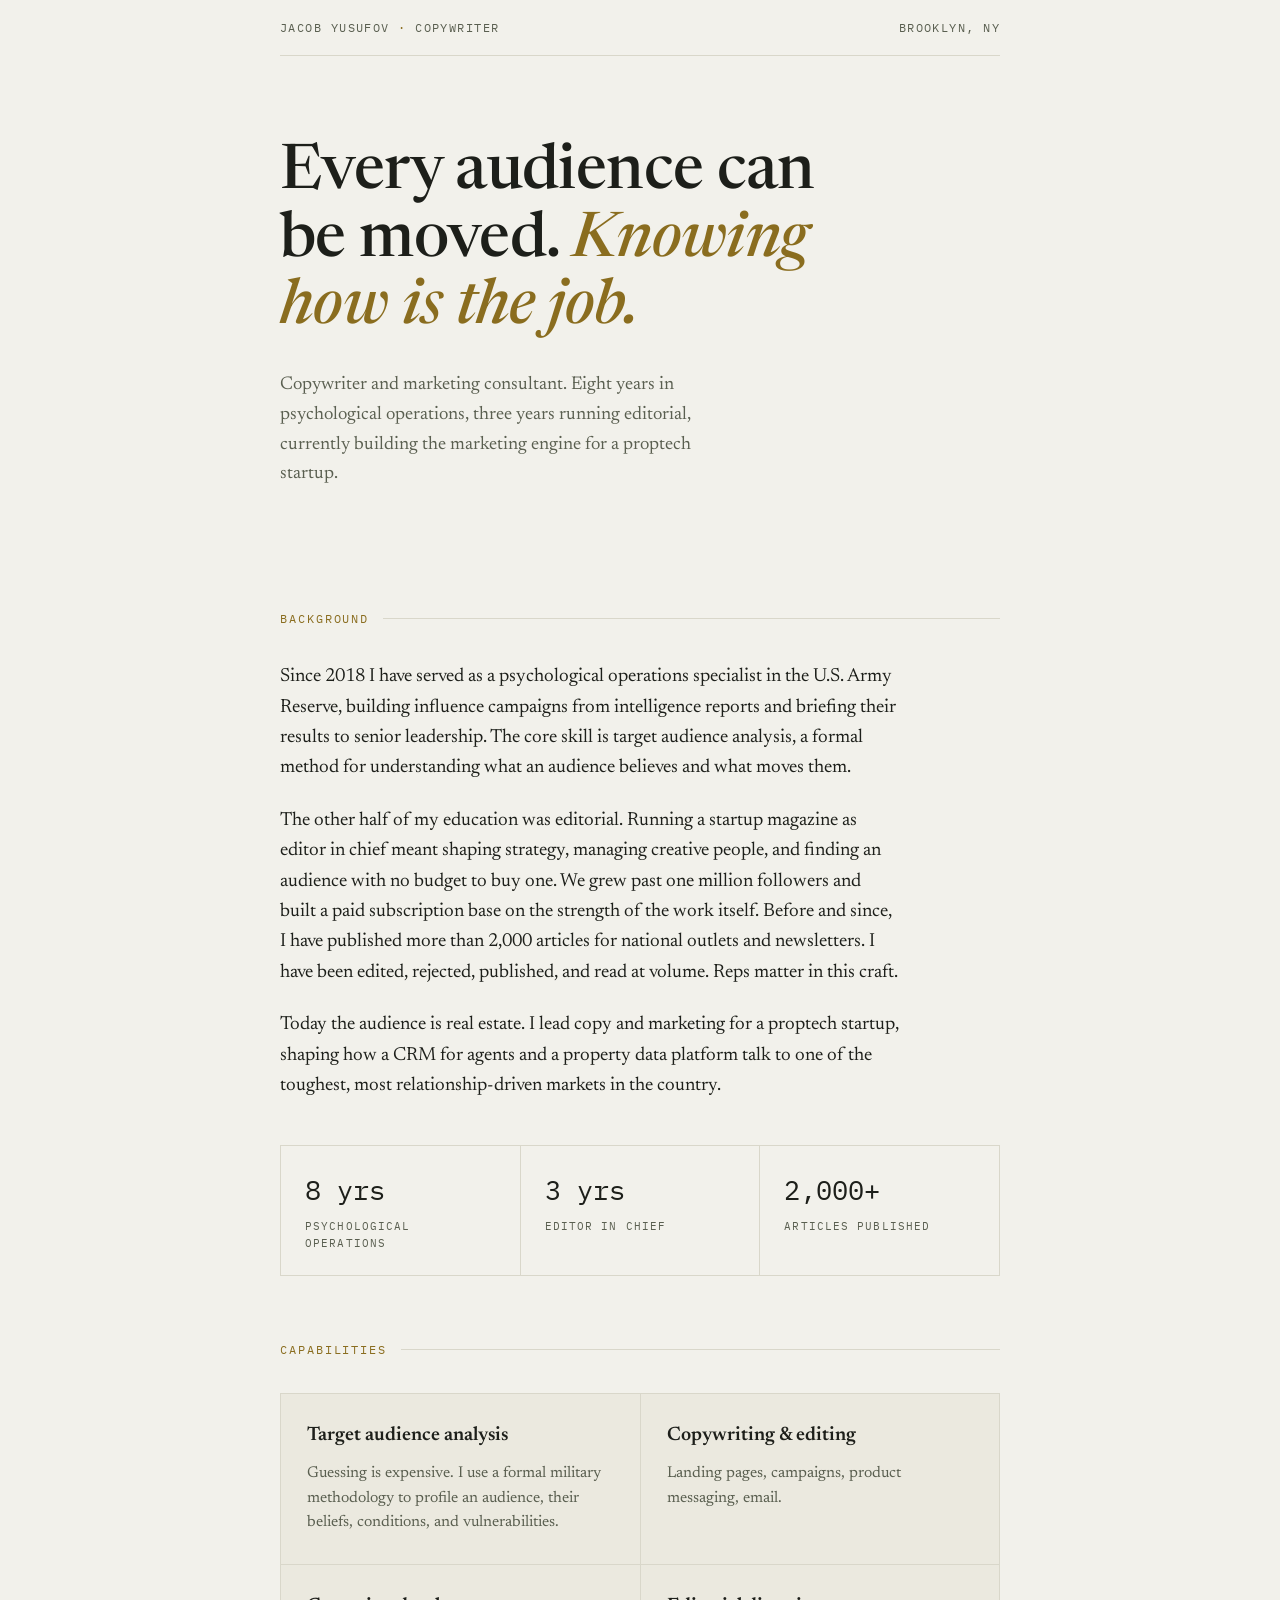
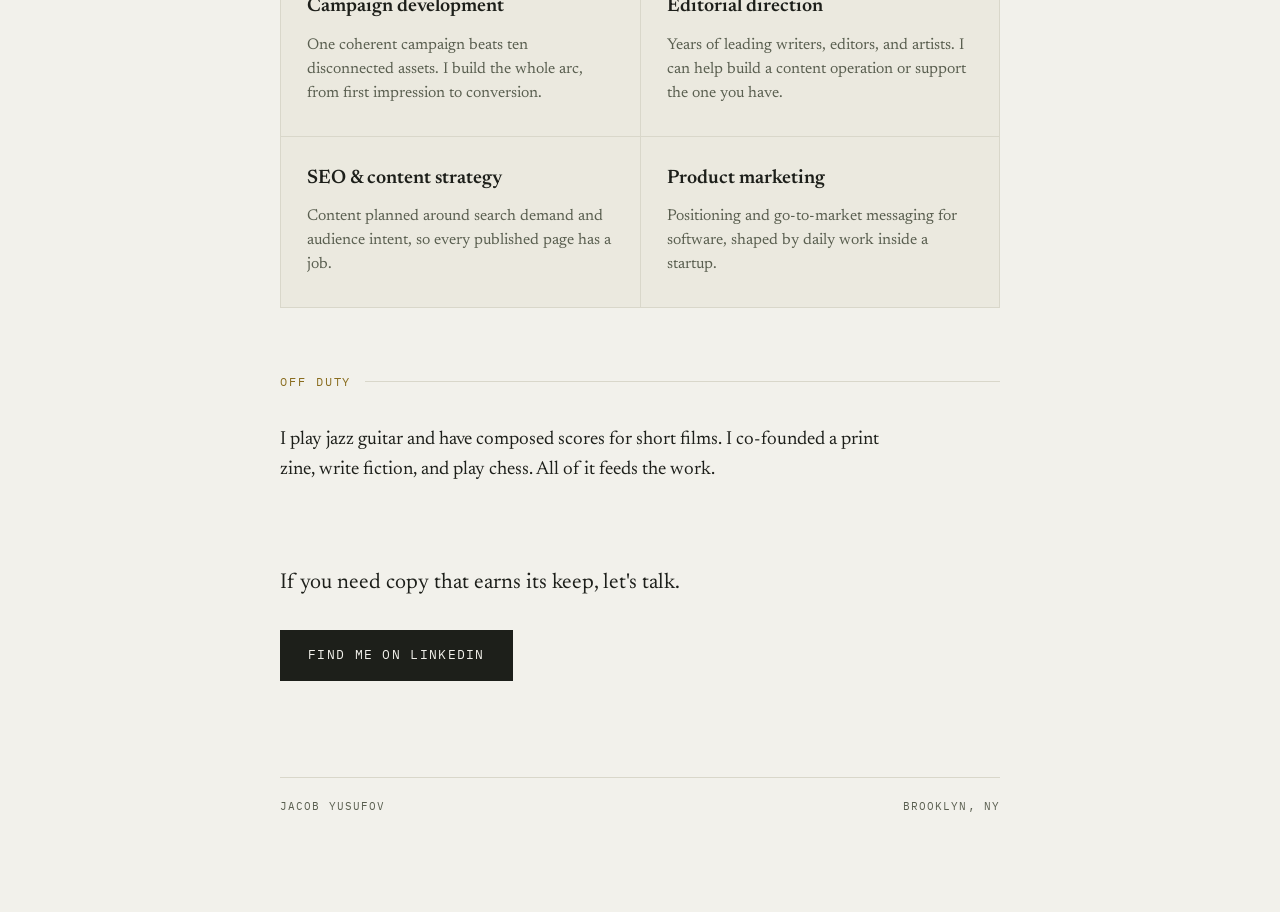
==== index.html @ f2ab1db5 "Add files via upload" ====
<!doctype html>
<html lang="en">
<head>
<meta charset="utf-8">
<meta name="viewport" content="width=device-width, initial-scale=1">
<title>Jacob Yusufov | Copywriter &amp; Marketing Consultant, Brooklyn NY</title>
<meta name="description" content="Jacob Yusufov is a Brooklyn-based copywriter and marketing consultant. Eight years in U.S. Army psychological operations, three years as an editor in chief, 2,000+ published articles.">
<link rel="canonical" href="https://jacobyusufov.com/">
<meta property="og:type" content="website">
<meta property="og:title" content="Jacob Yusufov | Copywriter &amp; Marketing Consultant">
<meta property="og:description" content="Every audience can be moved. Knowing how is the job.">
<meta property="og:url" content="https://jacobyusufov.com/">
<link rel="icon" href="data:image/svg+xml,%3Csvg xmlns='http://www.w3.org/2000/svg' viewBox='0 0 100 100'%3E%3Crect width='100' height='100' fill='%231D1F1A'/%3E%3Ctext x='50' y='68' font-size='52' text-anchor='middle' fill='%23C6A840' font-family='Georgia,serif'%3EJY%3C/text%3E%3C/svg%3E">
<script type="application/ld+json">
{
  "@context": "https://schema.org",
  "@type": "Person",
  "name": "Jacob Yusufov",
  "jobTitle": "Copywriter and Marketing Consultant",
  "address": { "@type": "PostalAddress", "addressLocality": "Brooklyn", "addressRegion": "NY" },
  "alumniOf": "The New School",
  "url": "https://jacobyusufov.com/",
  "sameAs": ["https://www.linkedin.com/in/jacobyusufov/"]
}
</script>
<link rel="stylesheet" href="https://fonts.googleapis.com/css2?family=Newsreader:ital,opsz,wght@0,6..72,400;0,6..72,500;0,6..72,600;1,6..72,400&family=IBM+Plex+Mono:wght@400;500&display=swap">
<style>
  :root {
    --paper: #F2F1EB;
    --ink: #1D1F1A;
    --muted: #5A5F50;
    --line: #D9D7CA;
    --brass: #8A6D1F;
    --card: #EBE9DF;
    color-scheme: light dark;
  }
  @media (prefers-color-scheme: dark) {
    :root {
      --paper: #171912;
      --ink: #E8E6DB;
      --muted: #A8AB9B;
      --line: #32352B;
      --brass: #C6A840;
      --card: #1E211A;
    }
  }

  body {
    margin: 0;
    background: var(--paper);
    color: var(--ink);
    font-family: "Newsreader", Georgia, "Times New Roman", serif;
    font-size: 19px;
    line-height: 1.6;
    padding-inline: 24px;
    padding-block: 0 96px;
  }
  .wrap {
    max-width: 720px;
    margin: 0 auto;
  }

  .topbar {
    display: flex;
    justify-content: space-between;
    gap: 16px;
    padding-block: 18px;
    border-bottom: 1px solid var(--line);
    font-family: "IBM Plex Mono", "Courier New", monospace;
    font-size: 12px;
    letter-spacing: 0.12em;
    text-transform: uppercase;
    color: var(--muted);
  }
  .topbar .dot { color: var(--brass); }

  .hero {
    padding-block: 84px 64px;
  }
  .hero h1 {
    font-size: clamp(2.4rem, 6.5vw, 3.9rem);
    font-weight: 500;
    line-height: 1.08;
    letter-spacing: -0.01em;
    margin: 0 0 28px;
    text-wrap: balance;
    max-width: 16ch;
  }
  .hero h1 em {
    font-style: italic;
    color: var(--brass);
  }
  .hero .lede {
    font-size: 1.16rem;
    color: var(--muted);
    max-width: 46ch;
    margin: 0;
  }

  section {
    padding-block: 56px 8px;
  }
  .eyebrow {
    display: flex;
    align-items: center;
    gap: 14px;
    font-family: "IBM Plex Mono", "Courier New", monospace;
    font-size: 12px;
    letter-spacing: 0.16em;
    text-transform: uppercase;
    color: var(--brass);
    margin-bottom: 34px;
  }
  .eyebrow::after {
    content: "";
    flex: 1;
    height: 1px;
    background: var(--line);
  }

  .prose p {
    max-width: 62ch;
    margin: 0 0 22px;
  }
  .prose p:last-child { margin-bottom: 0; }

  .stats {
    display: flex;
    flex-wrap: wrap;
    gap: 0;
    border: 1px solid var(--line);
    margin-top: 44px;
  }
  .stat {
    flex: 1 1 180px;
    padding: 22px 24px;
    border-right: 1px solid var(--line);
  }
  .stat:last-child { border-right: none; }
  .stat .n {
    font-family: "IBM Plex Mono", "Courier New", monospace;
    font-variant-numeric: tabular-nums;
    font-size: 1.7rem;
    color: var(--ink);
    display: block;
  }
  .stat .l {
    font-family: "IBM Plex Mono", "Courier New", monospace;
    font-size: 11px;
    letter-spacing: 0.1em;
    text-transform: uppercase;
    color: var(--muted);
    margin-top: 6px;
    display: block;
  }
  @media (max-width: 620px) {
    .stat { flex-basis: 100%; border-right: none; border-bottom: 1px solid var(--line); }
    .stat:last-child { border-bottom: none; }
  }

  .caps {
    display: grid;
    grid-template-columns: repeat(auto-fit, minmax(280px, 1fr));
    gap: 1px;
    background: var(--line);
    border: 1px solid var(--line);
  }
  .cap {
    background: var(--card);
    padding: 26px 26px 30px;
  }
  .cap h3 {
    font-size: 1.22rem;
    font-weight: 600;
    margin: 0 0 10px;
  }
  .cap p {
    margin: 0;
    font-size: 0.98rem;
    color: var(--muted);
    line-height: 1.55;
  }

  .offduty p { max-width: 62ch; margin: 0; }

  .contact {
    padding-block: 72px 0;
    text-align: left;
  }
  .contact p {
    font-size: 1.35rem;
    max-width: 34ch;
    margin: 0 0 30px;
    text-wrap: balance;
  }
  .btn {
    display: inline-block;
    font-family: "IBM Plex Mono", "Courier New", monospace;
    font-size: 13px;
    letter-spacing: 0.1em;
    text-transform: uppercase;
    color: var(--paper);
    background: var(--ink);
    padding: 15px 28px;
    text-decoration: none;
    transition: background 0.15s ease;
  }
  .btn:hover { background: var(--brass); color: var(--paper); }
  .btn:focus-visible {
    outline: 2px solid var(--brass);
    outline-offset: 3px;
  }

  footer {
    margin-top: 96px;
    padding-top: 20px;
    border-top: 1px solid var(--line);
    font-family: "IBM Plex Mono", "Courier New", monospace;
    font-size: 11px;
    letter-spacing: 0.1em;
    text-transform: uppercase;
    color: var(--muted);
    display: flex;
    justify-content: space-between;
    gap: 16px;
    flex-wrap: wrap;
  }

  @media (prefers-reduced-motion: reduce) {
    .btn { transition: none; }
  }
</style>
</head>
<body>

<div class="wrap">

  <div class="topbar">
    <span>Jacob Yusufov <span class="dot">&middot;</span> Copywriter</span>
    <span>Brooklyn, NY</span>
  </div>

  <div class="hero">
    <h1>Every audience can be moved. <em>Knowing how is the job.</em></h1>
    <p class="lede">Copywriter and marketing consultant. Eight years in psychological operations, three years running editorial, currently building the marketing engine for a proptech startup.</p>
  </div>

  <section class="prose">
    <div class="eyebrow">Background</div>
    <p>Since 2018 I have served as a psychological operations specialist in the U.S. Army Reserve, building influence campaigns from intelligence reports and briefing their results to senior leadership. The core skill is target audience analysis, a formal method for understanding what an audience believes and what moves them.</p>
    <p>The other half of my education was editorial. Running a startup magazine as editor in chief meant shaping strategy, managing creative people, and finding an audience with no budget to buy one. We grew past one million followers and built a paid subscription base on the strength of the work itself. Before and since, I have published more than 2,000 articles for national outlets and newsletters. I have been edited, rejected, published, and read at volume. Reps matter in this craft.</p>
    <p>Today the audience is real estate. I lead copy and marketing for a proptech startup, shaping how a CRM for agents and a property data platform talk to one of the toughest, most relationship-driven markets in the country.</p>

    <div class="stats">
      <div class="stat"><span class="n">8 yrs</span><span class="l">Psychological operations</span></div>
      <div class="stat"><span class="n">3 yrs</span><span class="l">Editor in chief</span></div>
      <div class="stat"><span class="n">2,000+</span><span class="l">Articles published</span></div>
    </div>
  </section>

  <section>
    <div class="eyebrow">Capabilities</div>
    <div class="caps">
      <div class="cap">
        <h3>Target audience analysis</h3>
        <p>Guessing is expensive. I use a formal military methodology to profile an audience, their beliefs, conditions, and vulnerabilities.</p>
      </div>
      <div class="cap">
        <h3>Copywriting &amp; editing</h3>
        <p>Landing pages, campaigns, product messaging, email.</p>
      </div>
      <div class="cap">
        <h3>Campaign development</h3>
        <p>One coherent campaign beats ten disconnected assets. I build the whole arc, from first impression to conversion.</p>
      </div>
      <div class="cap">
        <h3>Editorial direction</h3>
        <p>Years of leading writers, editors, and artists. I can help build a content operation or support the one you have.</p>
      </div>
      <div class="cap">
        <h3>SEO &amp; content strategy</h3>
        <p>Content planned around search demand and audience intent, so every published page has a job.</p>
      </div>
      <div class="cap">
        <h3>Product marketing</h3>
        <p>Positioning and go-to-market messaging for software, shaped by daily work inside a startup.</p>
      </div>
    </div>
  </section>

  <section class="offduty">
    <div class="eyebrow">Off duty</div>
    <p>I play jazz guitar and have composed scores for short films. I co-founded a print zine, write fiction, and play chess. All of it feeds the work.</p>
  </section>

  <section class="contact">
    <p>If you need copy that earns its keep, let's talk.</p>
    <a class="btn" href="https://www.linkedin.com/in/jacobyusufov/">Find me on LinkedIn</a>
  </section>

  <footer>
    <span>Jacob Yusufov</span>
    <span>Brooklyn, NY</span>
  </footer>

</div>

</body>
</html>
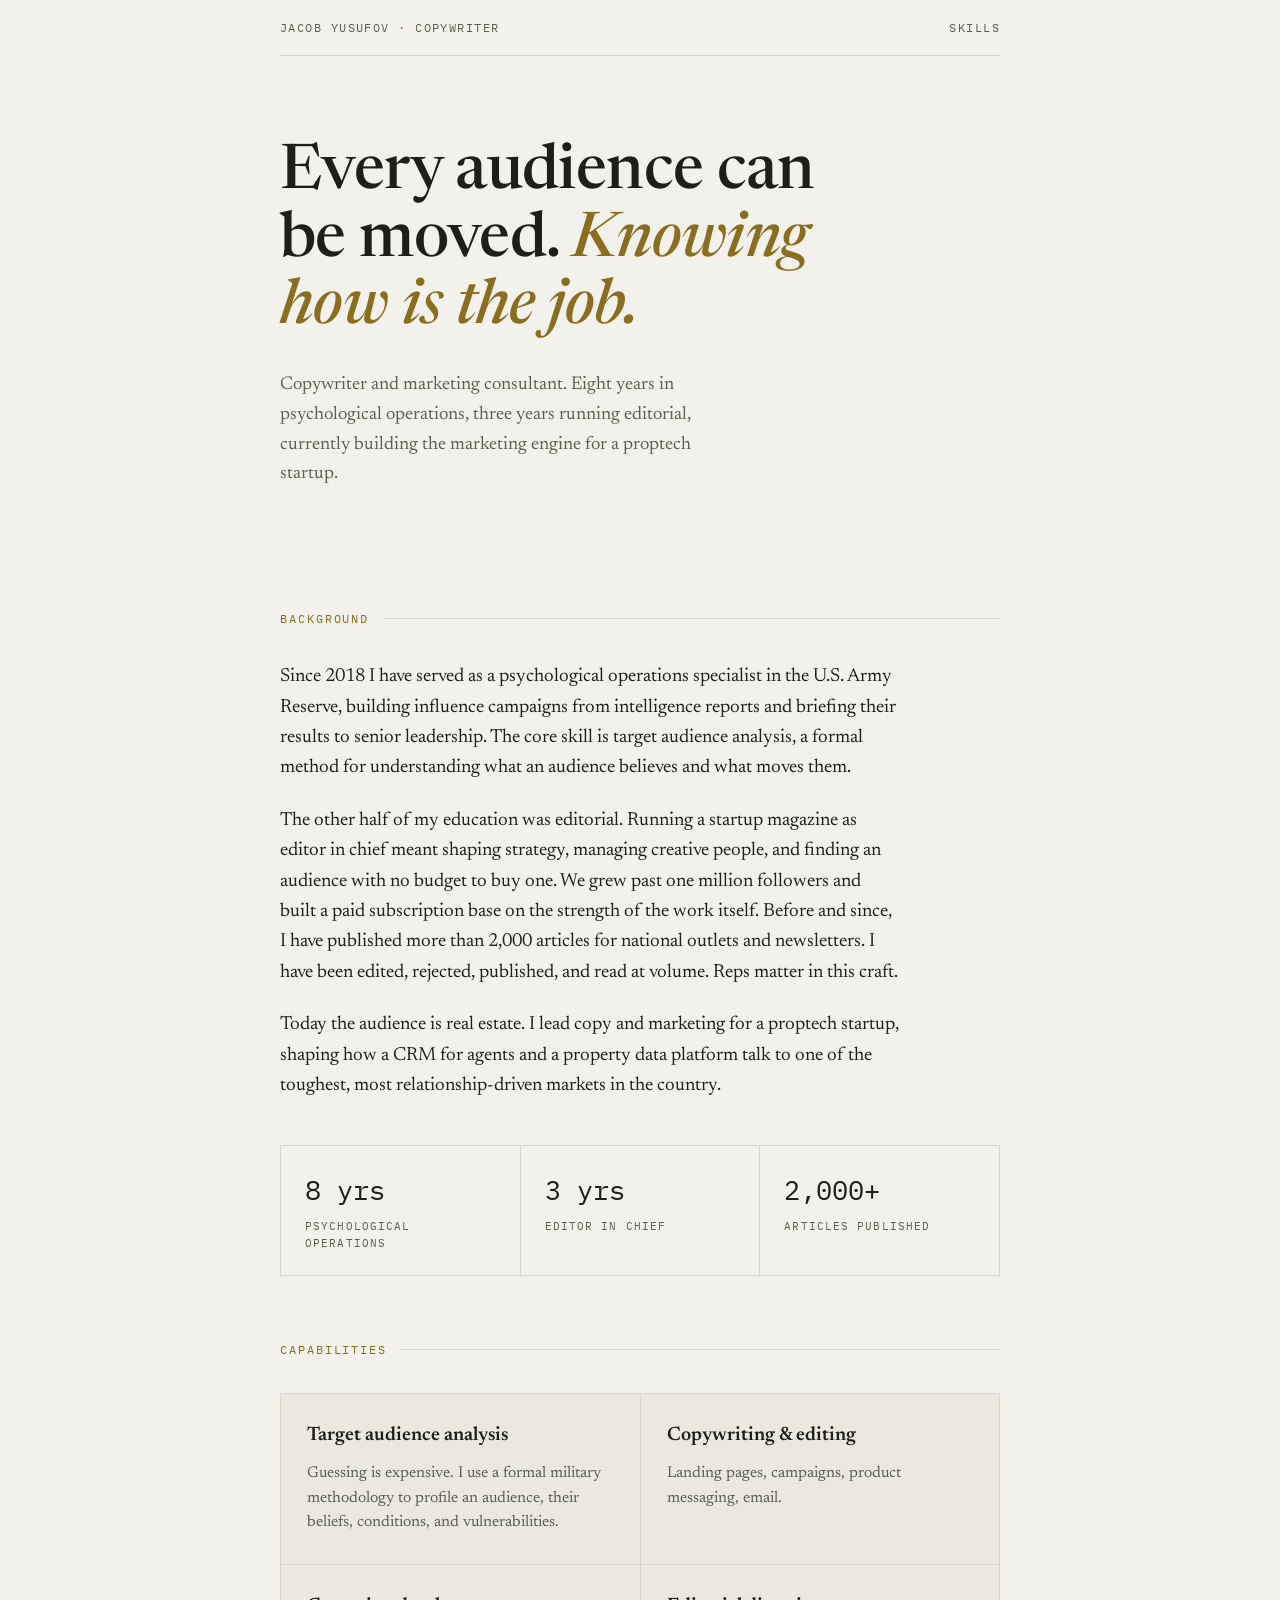
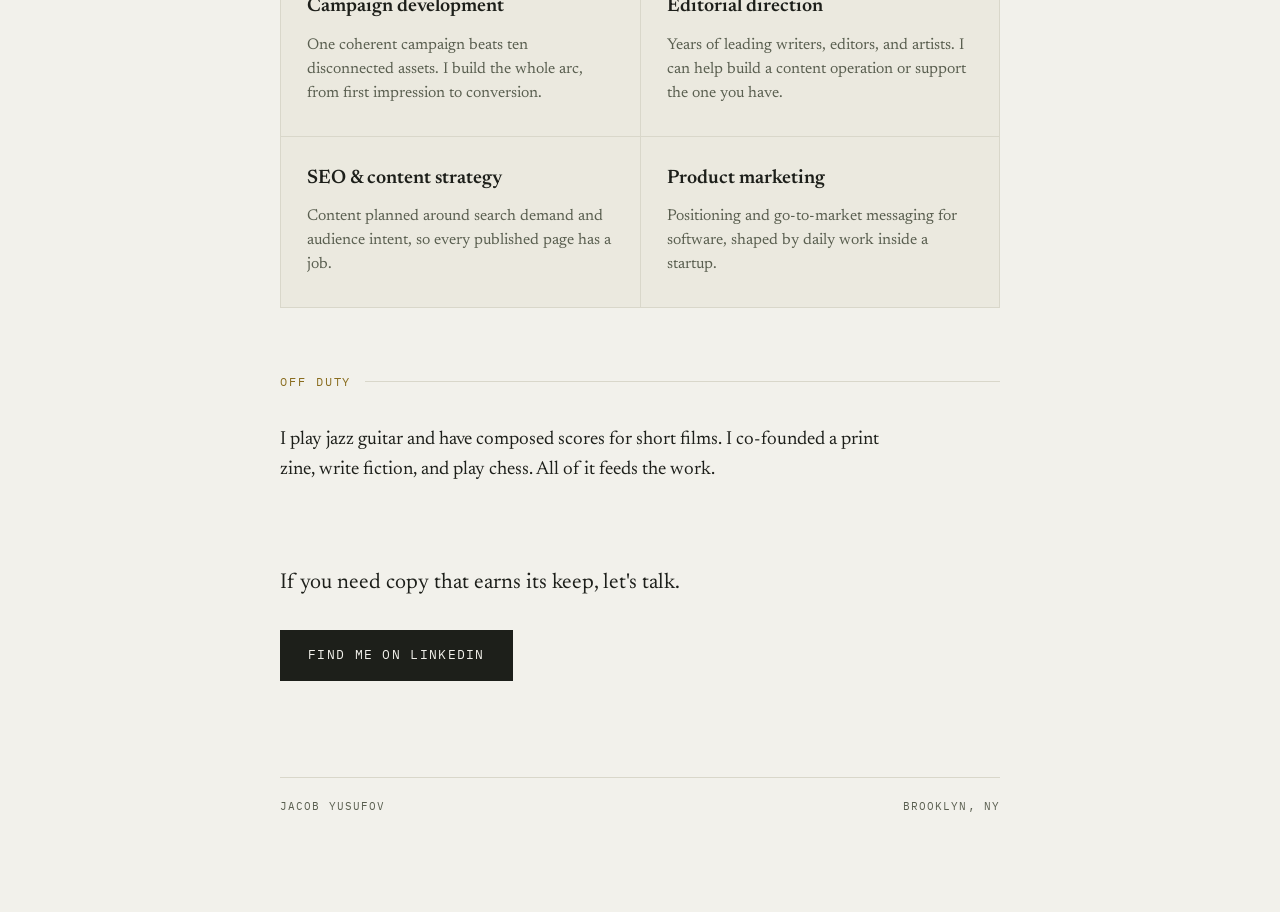
==== commit b55a3451: "Add files via upload" ====
--- a/index.html
+++ b/index.html
@@ -73,6 +73,8 @@
     color: var(--muted);
   }
   .topbar .dot { color: var(--brass); }
+  .topbar a { color: var(--muted); text-decoration: none; }
+  .topbar a:hover { color: var(--brass); }
 
   .hero {
     padding-block: 84px 64px;
@@ -237,7 +239,7 @@
 
   <div class="topbar">
     <span>Jacob Yusufov <span class="dot">&middot;</span> Copywriter</span>
-    <span>Brooklyn, NY</span>
+    <span><a href="skills.html">Skills</a></span>
   </div>
 
   <div class="hero">
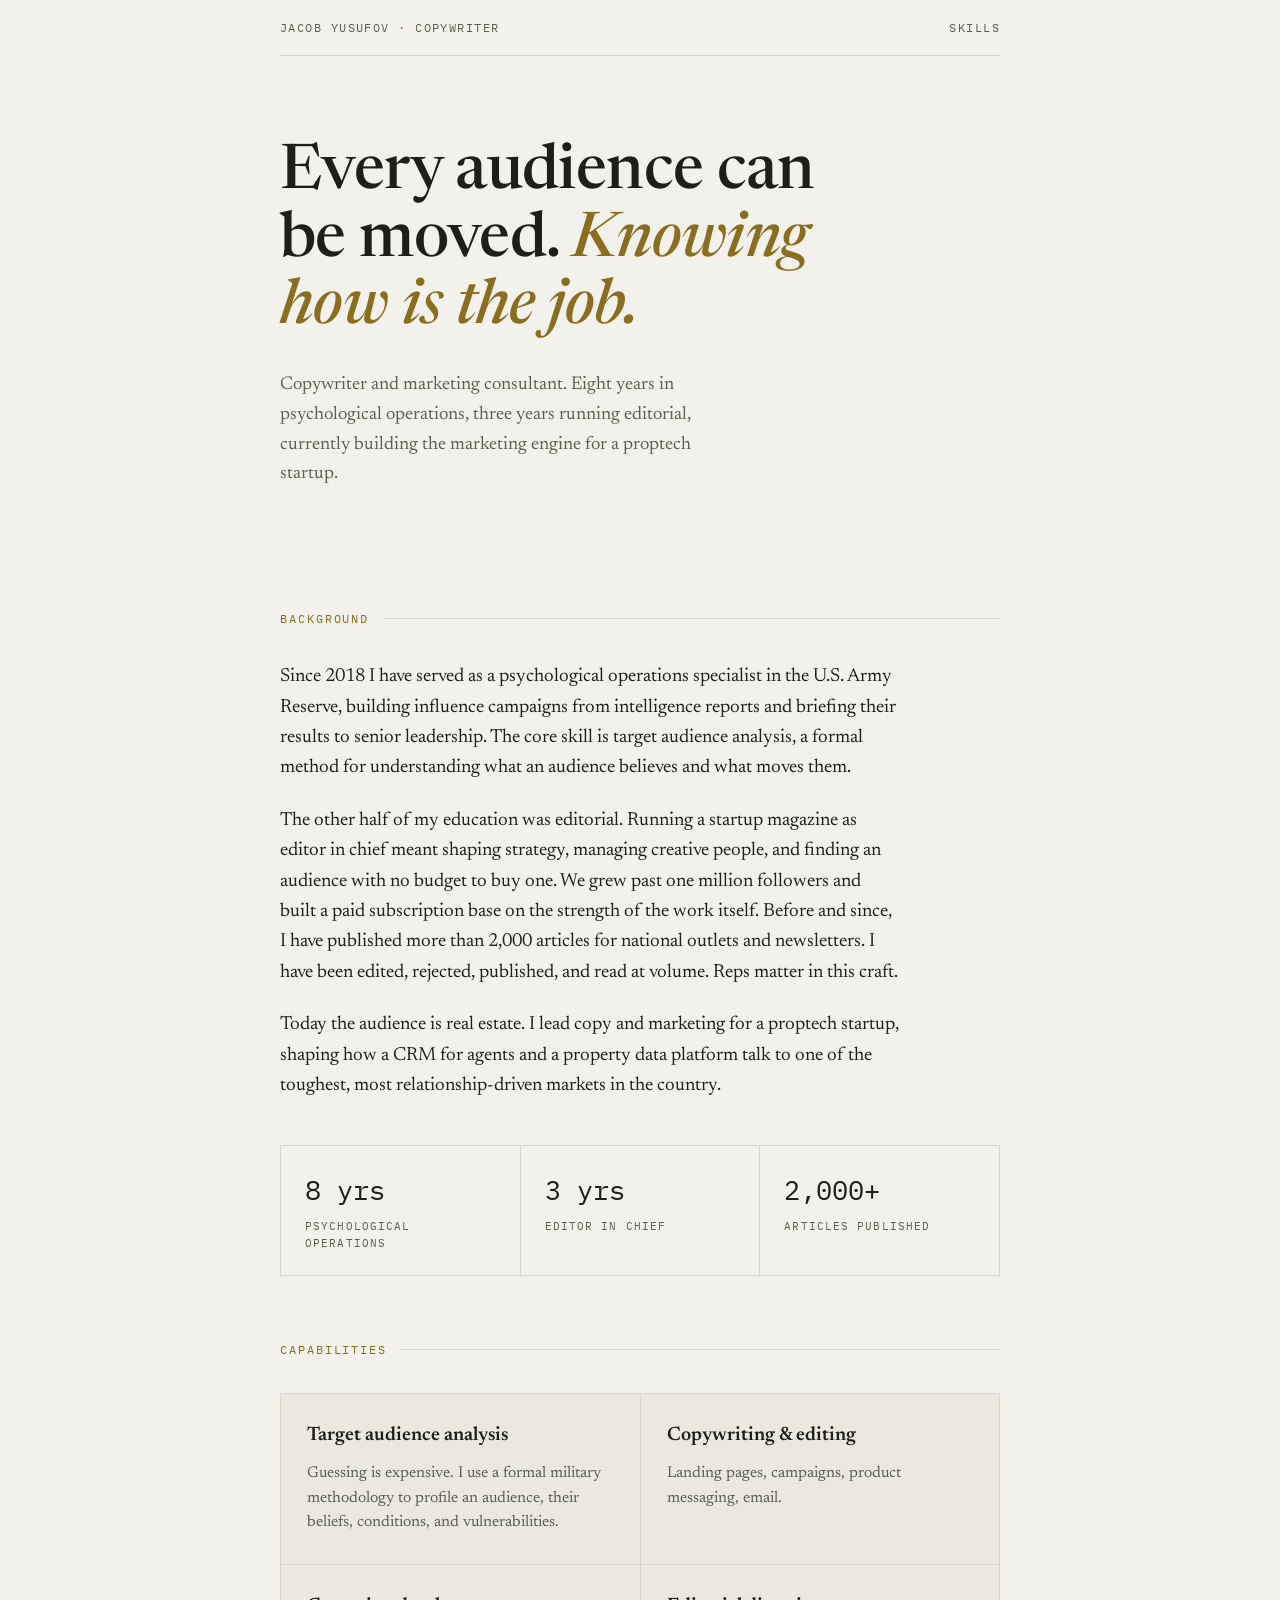
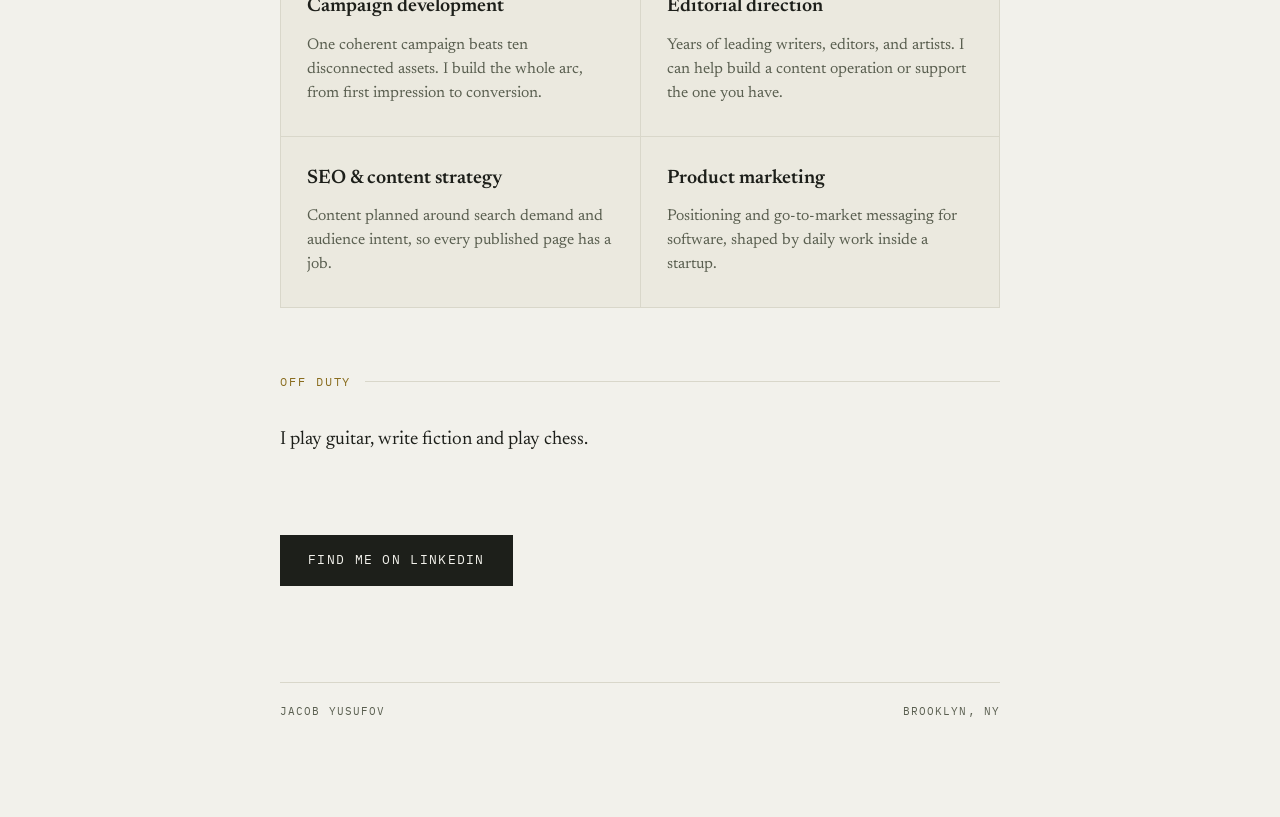
==== commit 2ec0f3e9: "Add files via upload" ====
--- a/index.html
+++ b/index.html
@@ -292,11 +292,10 @@
 
   <section class="offduty">
     <div class="eyebrow">Off duty</div>
-    <p>I play jazz guitar and have composed scores for short films. I co-founded a print zine, write fiction, and play chess. All of it feeds the work.</p>
+    <p>I play guitar, write fiction and play chess.</p>
   </section>
 
   <section class="contact">
-    <p>If you need copy that earns its keep, let's talk.</p>
     <a class="btn" href="https://www.linkedin.com/in/jacobyusufov/">Find me on LinkedIn</a>
   </section>
 
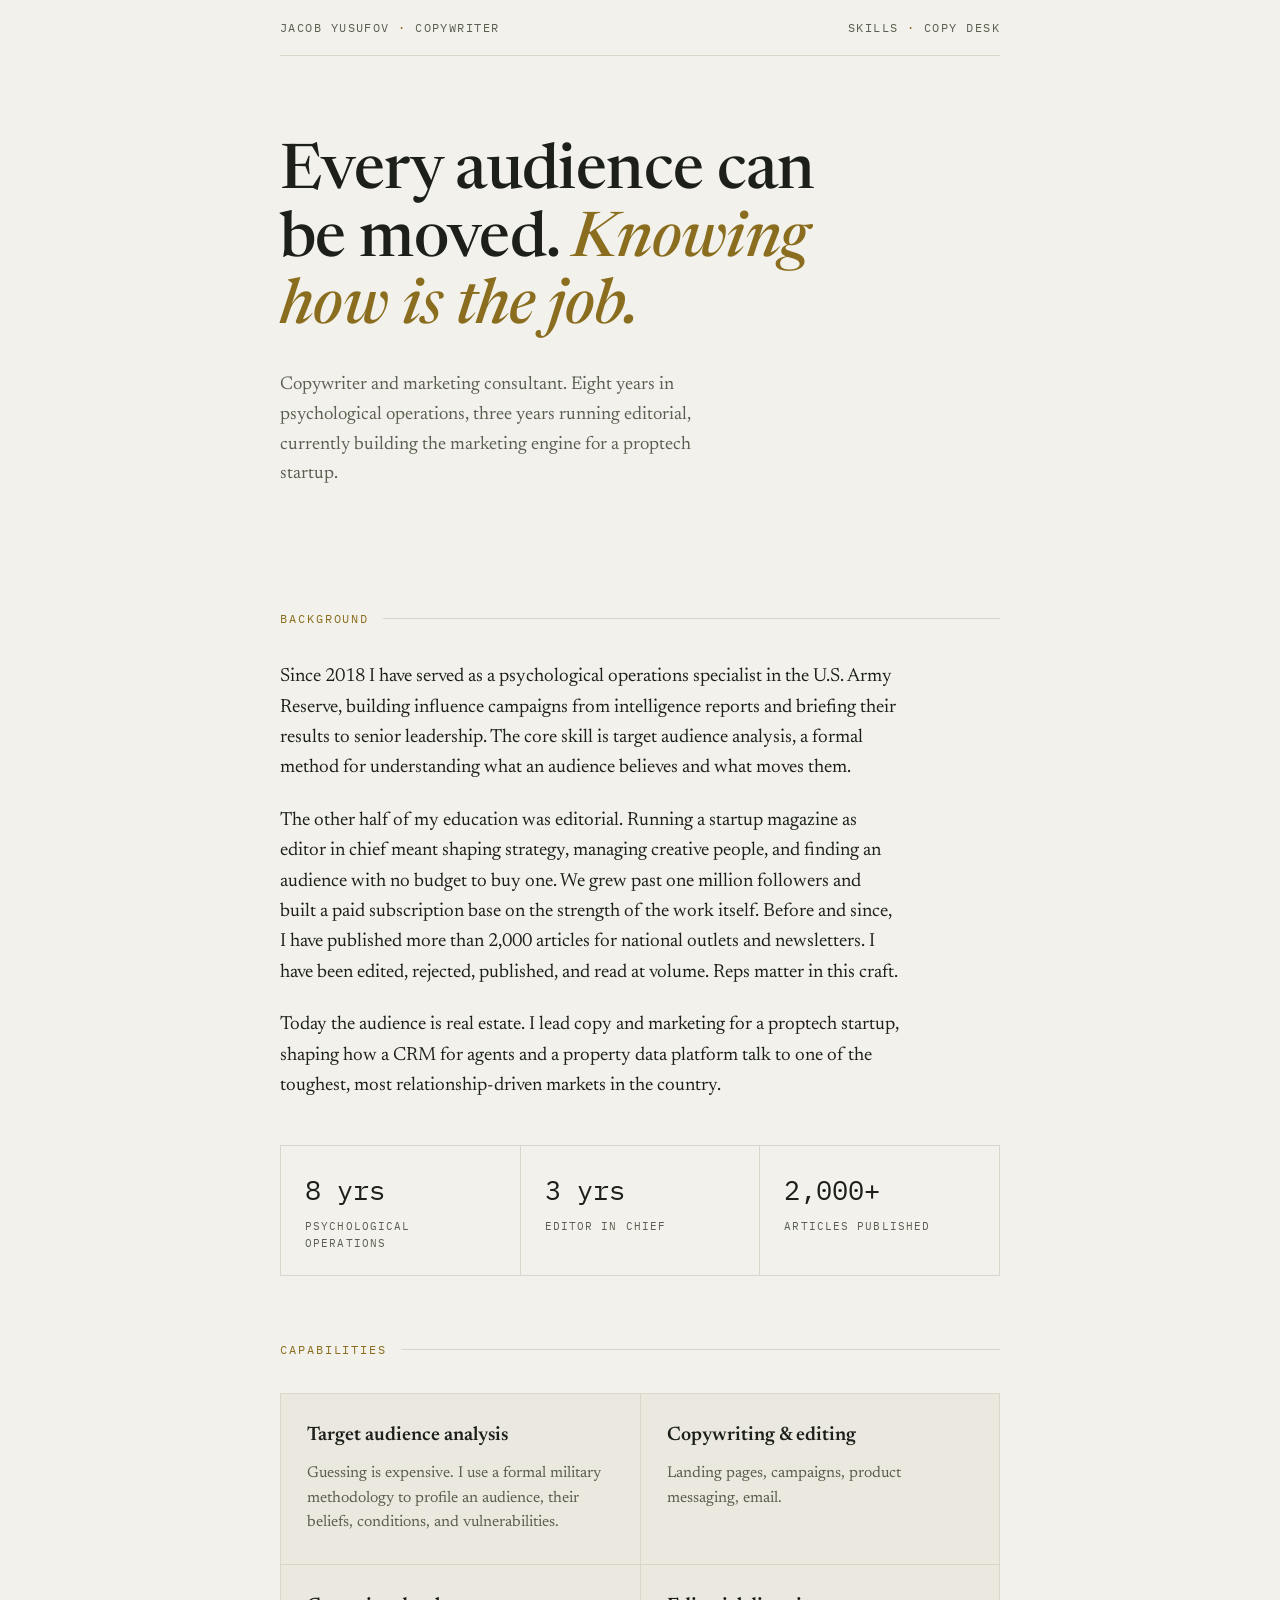
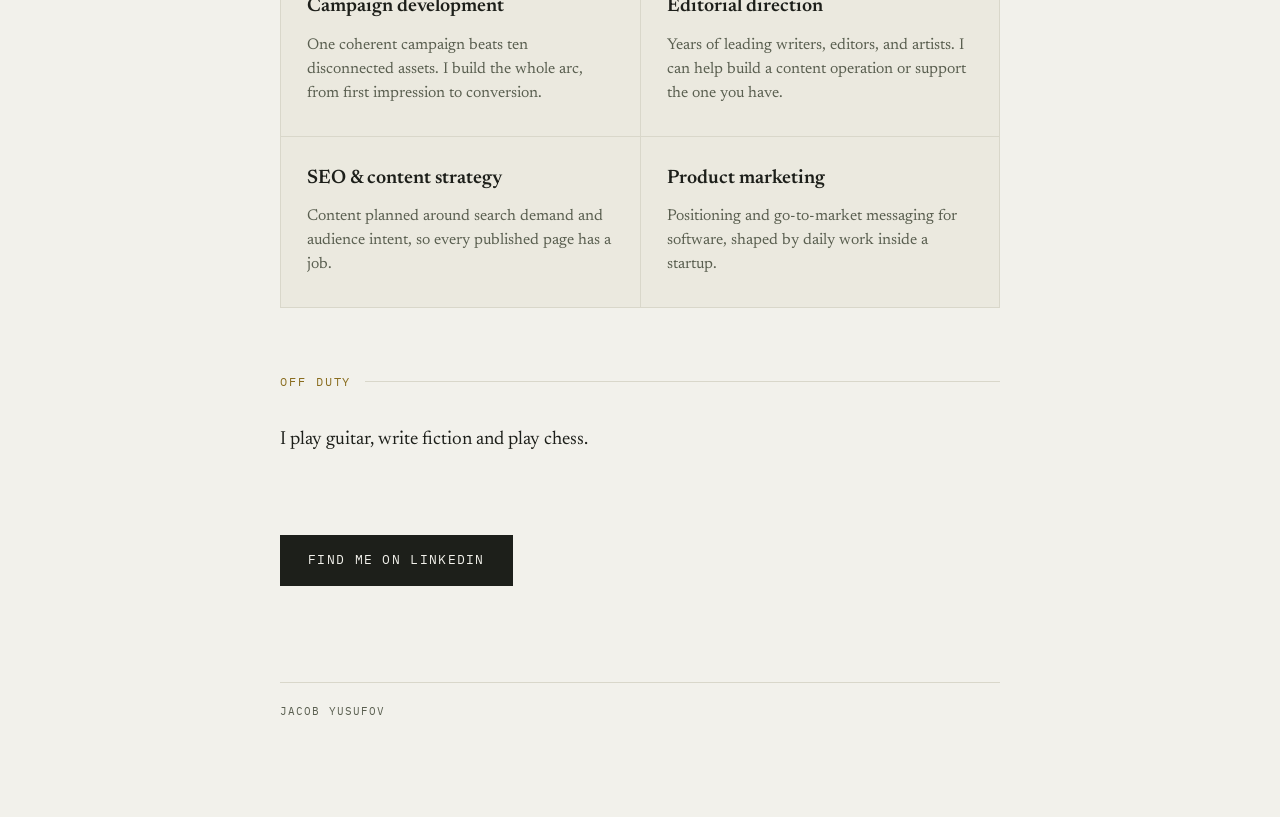
==== commit 3ffc50ef: "Add files via upload" ====
--- a/index.html
+++ b/index.html
@@ -239,7 +239,7 @@
 
   <div class="topbar">
     <span>Jacob Yusufov <span class="dot">&middot;</span> Copywriter</span>
-    <span><a href="skills.html">Skills</a></span>
+    <span><a href="skills.html">Skills</a> <span class="dot">&middot;</span> <a href="copydesk/index.html">Copy Desk</a></span>
   </div>
 
   <div class="hero">
@@ -301,7 +301,6 @@
 
   <footer>
     <span>Jacob Yusufov</span>
-    <span>Brooklyn, NY</span>
   </footer>
 
 </div>
